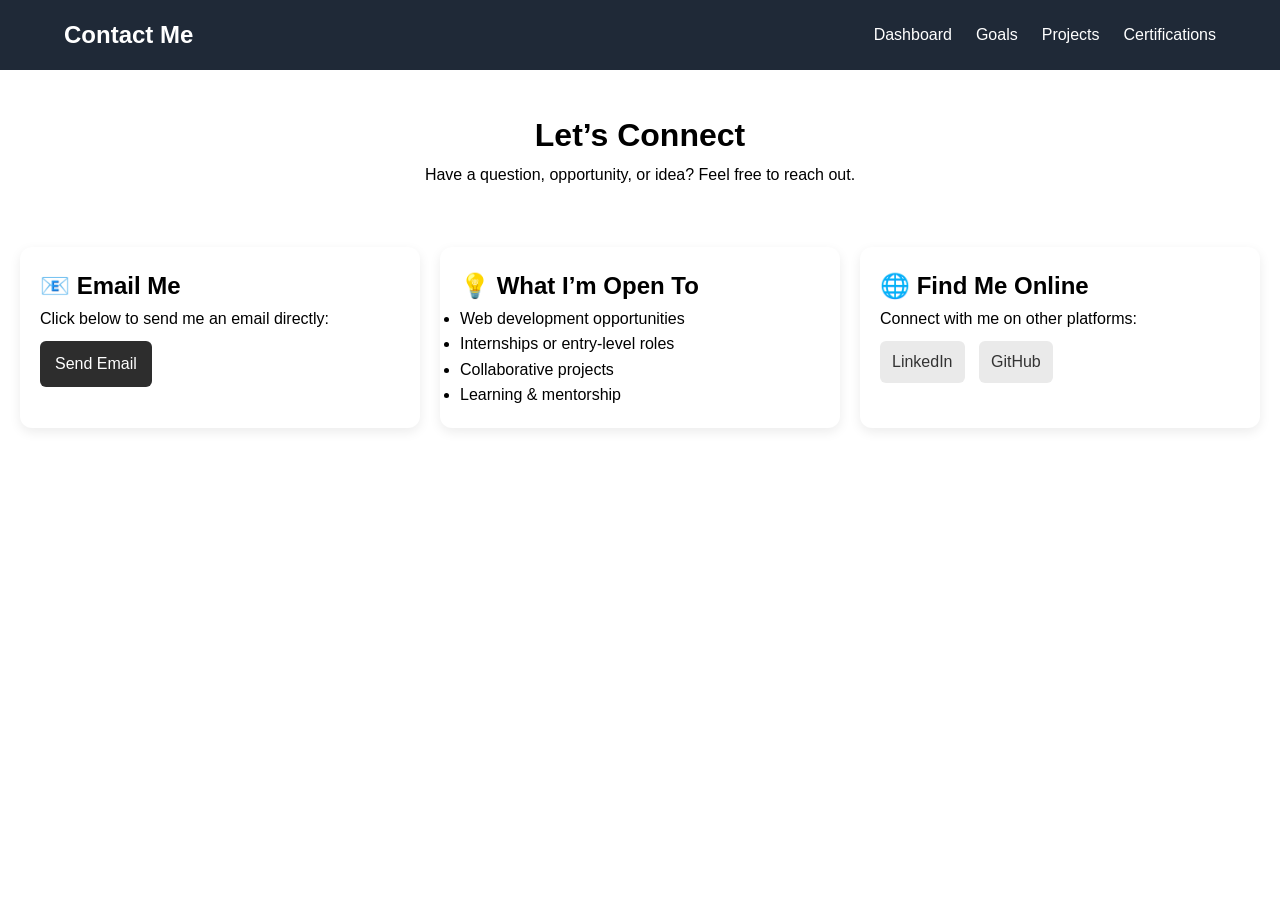
==== it_learning_tracker/pages/contact/contact-index.html @ ee48ab35 "Add files via upload" ====
<!DOCTYPE html>
<html lang="en">
<head>
    <meta charset="UTF-8">
    <meta name="viewport" content="width=device-width, initial-scale=1.0">
    <title>Certifications</title>
    <link rel="stylesheet" href="contact-styles.css">
</head>
<body>

<nav class="navbar">
    <div class="banner">Contact Me</div>

    <ul class="nav-links">
        <li><a href="../dashboard/dashboard-index.html">Dashboard</a></li>
        <li><a href="../goals/goals-index.html">Goals</a></li>
        <li><a href="../projects/project-index.html">Projects</a></li>
        <li><a href="../certifications/certifications-index.html">Certifications</a></li>
    </ul>
</nav>

<!-- HEADER -->
<header class="header">
    <h1>Let’s Connect</h1>
    <p>Have a question, opportunity, or idea? Feel free to reach out.</p>
</header>

<!-- CONTACT SECTION -->
<section class="contact-container">

    <!-- EMAIL CARD -->
    <div class="contact-card">
        <h2>📧 Email Me</h2>
        <p>Click below to send me an email directly:</p>

        <!-- IMPORTANT: replace with your real email -->
        <a href="mailto:kaitlin.obrien99@gmail.com" class="email-btn">
            Send Email
        </a>
    </div>

    <!-- INFO CARD -->
    <div class="contact-card">
        <h2>💡 What I’m Open To</h2>
        <ul>
            <li>Web development opportunities</li>
            <li>Internships or entry-level roles</li>
            <li>Collaborative projects</li>
            <li>Learning & mentorship</li>
        </ul>
    </div>

    <!-- SOCIAL CARD -->
    <div class="contact-card">
        <h2>🌐 Find Me Online</h2>
        <p>Connect with me on other platforms:</p>

        <a href="https://www.linkedin.com/in/kaitlin-o-3649b63b8/" class="social-link">LinkedIn</a>
        <a href="https://github.com/klob1999" class="social-link">GitHub</a>
    </div>

</section>

    </body>
    </html>
---- it_learning_tracker/pages/contact/contact-styles.css ----
/* Reset */
* {
    margin: 0;
    padding: 0;
    box-sizing: border-box;
}

/* General Styling */
body {
    font-family: Arial, sans-serif;
    line-height: 1.6;
}

/* Navigation Bar */
.navbar {
    background-color: #1f2937;
    color: white;
    display: flex;
    justify-content: space-between;
    align-items: center;
    padding: 1rem 5%;
}

.banner {
    font-size: 1.5rem;
    font-weight: bold;
}

.nav-links {
    list-style: none;
    display: flex;
    gap: 1.5rem;
}

.nav-links a {
    text-decoration: none;
    color: white;
    transition: color 0.3s;
}

.nav-links a:hover {
    color: #60a5fa;
}

/* HEADER */
.header {
    text-align: center;
    padding: 40px 20px;
}

/* CONTACT GRID */
.contact-container {
    display: grid;
    grid-template-columns: repeat(auto-fit, minmax(250px, 1fr));
    gap: 20px;
    padding: 20px;
}

/* CARD */
.contact-card {
    background: white;
    border-radius: 12px;
    padding: 20px;
    box-shadow: 0 4px 12px rgba(0,0,0,0.08);
    transition: transform 0.2s ease;
}

.contact-card:hover {
    transform: translateY(-5px);
}

/* EMAIL BUTTON */
.email-btn {
    display: inline-block;
    margin-top: 10px;
    padding: 10px 15px;
    background: #2d2d2d;
    color: white;
    text-decoration: none;
    border-radius: 6px;
}

.email-btn:hover {
    background: #555;
}

/* SOCIAL LINKS */
.social-link {
    display: inline-block;
    margin-right: 10px;
    margin-top: 10px;
    padding: 8px 12px;
    background: #eaeaea;
    border-radius: 6px;
    text-decoration: none;
    color: #333;
}

.social-link:hover {
    background: #d6d6d6;
}
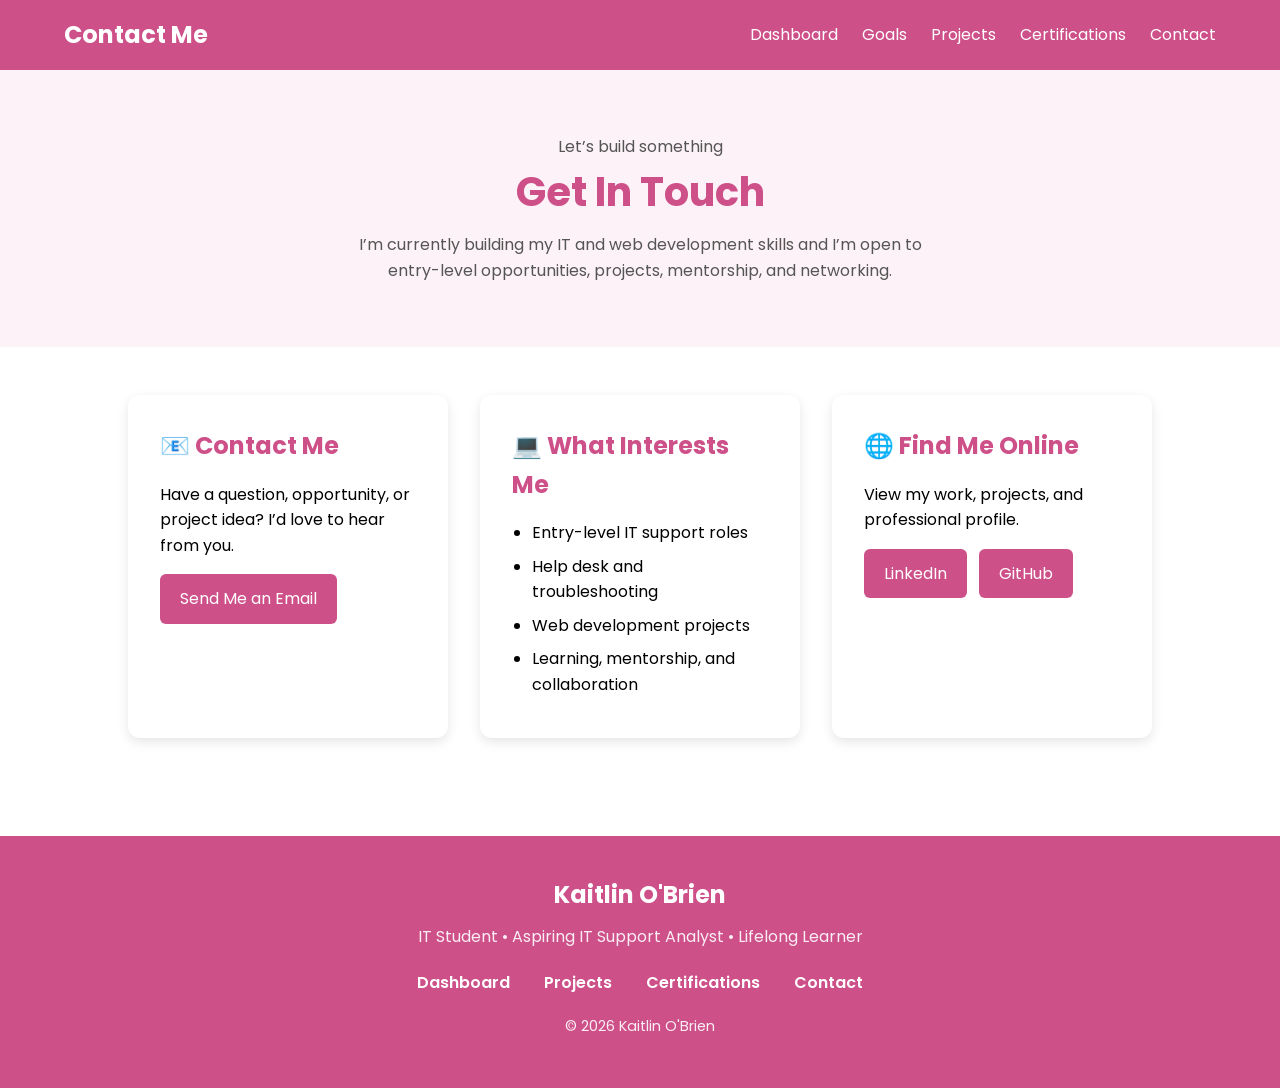
==== commit e21558ac: "Add files via upload" ====
--- a/it_learning_tracker/pages/contact/contact-index.html
+++ b/it_learning_tracker/pages/contact/contact-index.html
@@ -5,6 +5,9 @@
     <meta name="viewport" content="width=device-width, initial-scale=1.0">
     <title>Certifications</title>
     <link rel="stylesheet" href="contact-styles.css">
+<link rel="preconnect" href="https://fonts.googleapis.com">
+<link rel="preconnect" href="https://fonts.gstatic.com" crossorigin>
+<link href="https://fonts.googleapis.com/css2?family=Poppins:wght@300;400;500;600;700&display=swap" rel="stylesheet">
 </head>
 <body>
 
@@ -16,50 +19,73 @@
         <li><a href="../goals/goals-index.html">Goals</a></li>
         <li><a href="../projects/project-index.html">Projects</a></li>
         <li><a href="../certifications/certifications-index.html">Certifications</a></li>
+        <li><a href="../contact/contact-index.html">Contact</a></li>
     </ul>
 </nav>
-
+<main>
 <!-- HEADER -->
 <header class="header">
-    <h1>Let’s Connect</h1>
-    <p>Have a question, opportunity, or idea? Feel free to reach out.</p>
+    <p class="eyebrow">Let’s build something</p>
+    <h1>Get In Touch</h1>
+    <p>
+        I’m currently building my IT and web development skills and I’m open to
+        entry-level opportunities, projects, mentorship, and networking.
+    </p>
 </header>
 
-<!-- CONTACT SECTION -->
 <section class="contact-container">
 
-    <!-- EMAIL CARD -->
-    <div class="contact-card">
-        <h2>📧 Email Me</h2>
-        <p>Click below to send me an email directly:</p>
+    <div class="contact-card featured-card">
+        <h2>📧 Contact Me</h2>
+        <p>
+            Have a question, opportunity, or project idea? I’d love to hear from you.
+        </p>
 
-        <!-- IMPORTANT: replace with your real email -->
         <a href="mailto:kaitlin.obrien99@gmail.com" class="email-btn">
-            Send Email
+            Send Me an Email
         </a>
     </div>
 
-    <!-- INFO CARD -->
     <div class="contact-card">
-        <h2>💡 What I’m Open To</h2>
+        <h2>💻 What Interests Me</h2>
         <ul>
-            <li>Web development opportunities</li>
-            <li>Internships or entry-level roles</li>
-            <li>Collaborative projects</li>
-            <li>Learning & mentorship</li>
+            <li>Entry-level IT support roles</li>
+            <li>Help desk and troubleshooting</li>
+            <li>Web development projects</li>
+            <li>Learning, mentorship, and collaboration</li>
         </ul>
     </div>
 
-    <!-- SOCIAL CARD -->
     <div class="contact-card">
         <h2>🌐 Find Me Online</h2>
-        <p>Connect with me on other platforms:</p>
+        <p>View my work, projects, and professional profile.</p>
 
-        <a href="https://www.linkedin.com/in/kaitlin-o-3649b63b8/" class="social-link">LinkedIn</a>
-        <a href="https://github.com/klob1999" class="social-link">GitHub</a>
+        <div class="social-buttons">
+            <a href="https://www.linkedin.com/in/kaitlinobrien99/" class="social-link">LinkedIn</a>
+            <a href="https://github.com/klob1999" class="social-link">GitHub</a>
+        </div>
     </div>
+</section>
+</main>
+<footer class="footer">
+    <div class="footer-content">
+        <h3>Kaitlin O'Brien</h3>
 
-</section>
+        <p>
+            IT Student • Aspiring IT Support Analyst • Lifelong Learner
+        </p>
 
+        <div class="footer-links">
+            <a href="../dashboard/dashboard-index.html">Dashboard</a>
+            <a href="../projects/project-index.html">Projects</a>
+            <a href="../certifications/certifications-index.html">Certifications</a>
+            <a href="../contact/contact-index.html">Contact</a>
+        </div>
+
+        <p class="copyright">
+            © 2026 Kaitlin O'Brien
+            </p>
+    </div>
+</footer>
     </body>
     </html>
--- a/it_learning_tracker/pages/contact/contact-styles.css
+++ b/it_learning_tracker/pages/contact/contact-styles.css
@@ -7,13 +7,13 @@
 
 /* General Styling */
 body {
-    font-family: Arial, sans-serif;
+    font-family: 'Poppins', sans-serif;
     line-height: 1.6;
 }
 
 /* Navigation Bar */
 .navbar {
-    background-color: #1f2937;
+    background-color: #ce5089;
     color: white;
     display: flex;
     justify-content: space-between;
@@ -39,63 +39,142 @@
 }
 
 .nav-links a:hover {
-    color: #60a5fa;
+    color: #000000;
 }
 
-/* HEADER */
+/* Header */
 .header {
     text-align: center;
-    padding: 40px 20px;
+    padding: 4rem 2rem;
+    background-color: #fdf2f7;
 }
 
-/* CONTACT GRID */
-.contact-container {
-    display: grid;
-    grid-template-columns: repeat(auto-fit, minmax(250px, 1fr));
-    gap: 20px;
-    padding: 20px;
+.header h1 {
+    color: #ce5089;
+    margin-bottom: 0.5rem;
+    font-size: 2.5rem;
 }
 
-/* CARD */
+.header p {
+    max-width: 600px;
+    margin: 0 auto;
+    color: #555;
+}
+
+/* Contact Section */
+.contact-container {
+    display: flex;
+    flex-wrap: wrap;
+    justify-content: center;
+    gap: 2rem;
+    padding: 3rem 5%;
+}
+
+/* Cards */
 .contact-card {
-    background: white;
+    background-color: white;
+    width: 320px;
+    padding: 2rem;
     border-radius: 12px;
-    padding: 20px;
-    box-shadow: 0 4px 12px rgba(0,0,0,0.08);
-    transition: transform 0.2s ease;
+    box-shadow: 0 4px 12px rgba(0,0,0,0.1);
+    transition: transform 0.3s ease;
 }
 
 .contact-card:hover {
     transform: translateY(-5px);
 }
 
-/* EMAIL BUTTON */
-.email-btn {
+.contact-card h2 {
+    color: #ce5089;
+    margin-bottom: 1rem;
+}
+
+.contact-card ul {
+    margin-left: 1.25rem;
+}
+
+.contact-card li {
+    margin-bottom: 0.5rem;
+}
+
+/* Buttons */
+.email-btn,
+.social-link {
     display: inline-block;
-    margin-top: 10px;
-    padding: 10px 15px;
-    background: #2d2d2d;
+    background-color: #ce5089;
     color: white;
     text-decoration: none;
+    padding: 0.75rem 1.25rem;
     border-radius: 6px;
+    margin-top: 1rem;
+    transition: background-color 0.3s;
 }
 
-.email-btn:hover {
-    background: #555;
+.email-btn:hover,
+.social-link:hover {
+    background-color: #000000;
 }
 
-/* SOCIAL LINKS */
+/* Social Links */
 .social-link {
-    display: inline-block;
-    margin-right: 10px;
-    margin-top: 10px;
-    padding: 8px 12px;
-    background: #eaeaea;
-    border-radius: 6px;
-    text-decoration: none;
-    color: #333;
+    margin-right: 0.5rem;
 }
 
-.social-link:hover {
-    background: #d6d6d6;
+/* FOOTER */
+
+.footer {
+  background:#ce5089;
+    color: white;
+    margin-top: 50px;
+    padding: 40px 20px;
+    text-align: center;
+}
+
+.footer-content h3 {
+    margin-bottom: 10px;
+    font-size: 1.5rem;
+}
+
+.footer-content p {
+    margin: 10px 0;
+    opacity: 0.9;
+}
+
+.footer-links {
+    margin: 20px 0;
+}
+
+.footer-links a {
+    color: white;
+    text-decoration: none;
+    margin: 0 15px;
+    font-weight: 600;
+    transition: opacity 0.3s ease;
+}
+
+.footer-links a:hover {
+    opacity: 0.7;
+}
+
+.copyright {
+    font-size: 0.9rem;
+    opacity: 0.7;
+    margin-top: 20px;
+}
+/* MOBILE */
+@media (max-width: 768px) {
+    .hero-card {
+        flex-direction: column;
+        text-align: center;
+    }
+
+    .goals-grid {
+        grid-template-columns: 1fr;
+    }
+
+    .nav-links {
+        flex-direction: column;
+        gap: 0.8rem;
+        margin-top: 1rem;
+    }
 }
